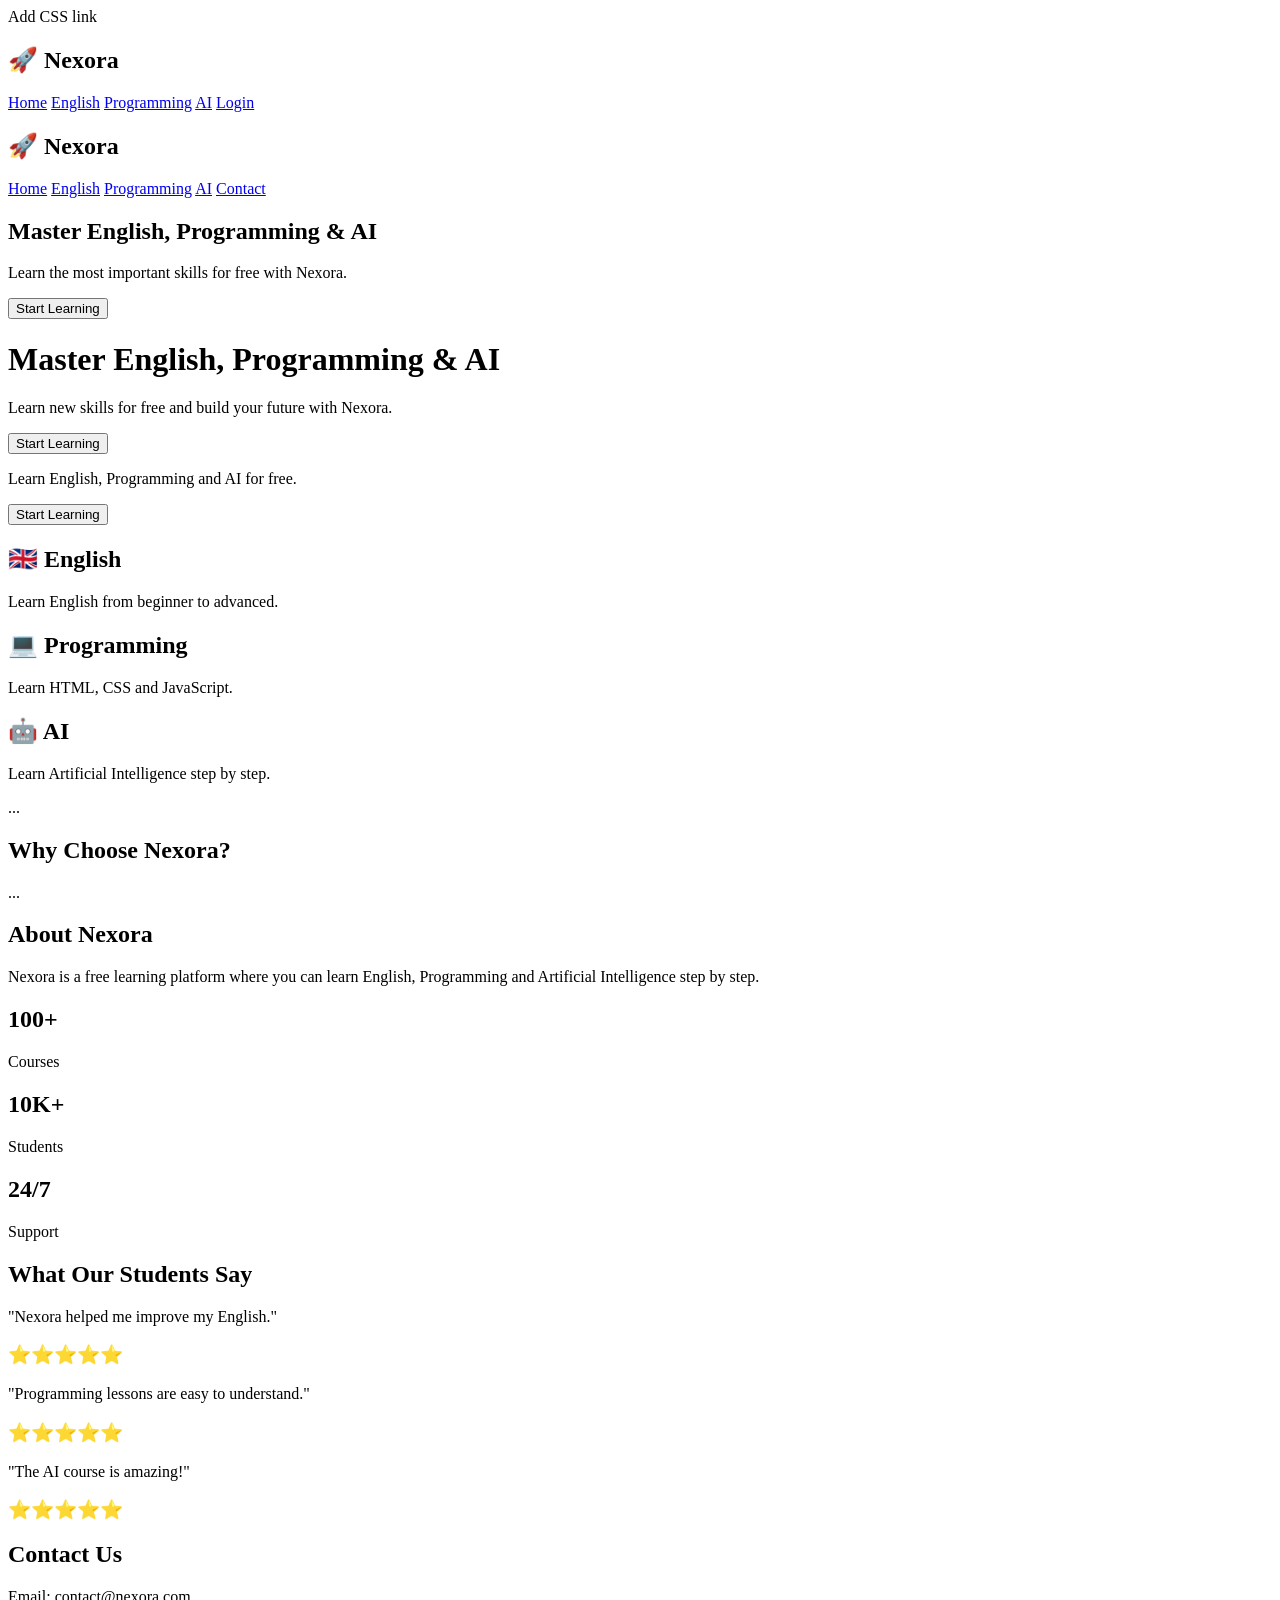
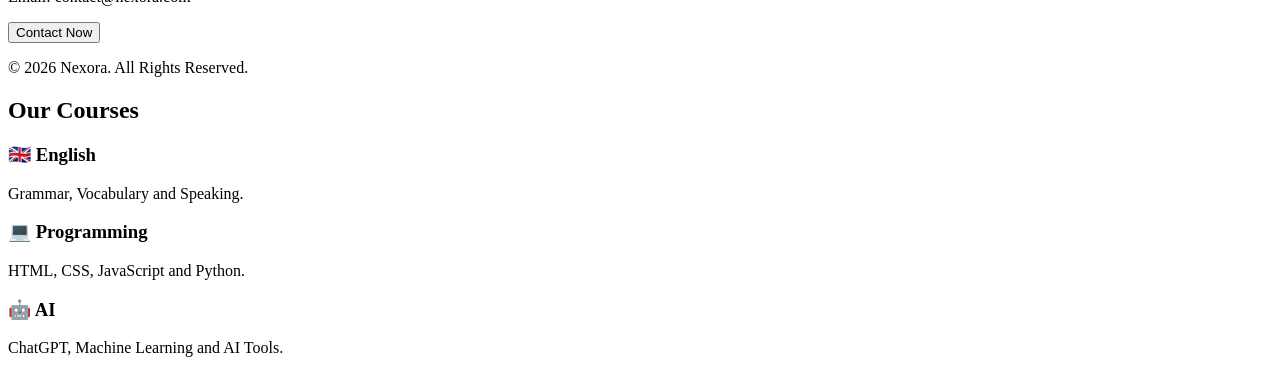
==== index.html @ 4e72eaa1 "Update index.html" ====
Add CSS link

<body>
<nav class="navbar">
    <h2>🚀 Nexora</h2>

    <div>
        <a href="index.html">Home</a>
        <a href="english.html">English</a>
        <a href="programming.html">Programming</a>
        <a href="ai.html">AI</a>
        <a href="#">Login</a>
    </div>
</nav>
  <h2>🚀 Nexora</h2>


    <a href="#">Home</a>
  <a href="english.html">English</a>
   <a href="programming.html">Programming</a>
<a href="ai.html">AI</a>
    <a href="#">Contact</a>
</nav>

<section class="hero">

    <h1>Master English, Programming & AI</h1>

    <p>
        Learn the most important skills for free with Nexora.
    </p>

    <a href="english.html">
        <button>Start Learning</button>
    </a>

</section>
<h1>Master English, Programming & AI</h1>

<p>
Learn new skills for free and build your future with Nexora.
</p>

<a href="english.html">
    <button>Start Learning</button>
</a>
    <p>Learn English, Programming and AI for free.</p>
    <button>Start Learning</button>
</section>

<div class="cards">

    <div class="card">
        <h2>🇬🇧 English</h2>
        <p>Learn English from beginner to advanced.</p>
    </div>

    <div class="card">
        <h2>💻 Programming</h2>
        <p>Learn HTML, CSS and JavaScript.</p>
    </div>

    <div class="card">
        <h2>🤖 AI</h2>
        <p>Learn Artificial Intelligence step by step.</p>
    </div>
<div class="cards">

    ...

</div>

<section class="why">

    <h2>Why Choose Nexora?</h2>

    ...
</section>
 <section class="about">

    <h2>About Nexora</h2>

    <p>
        Nexora is a free learning platform where you can learn English,
        Programming and Artificial Intelligence step by step.
    </p>

</section>
</div>
 
<section class="stats">

    <div class="stat">
        <h2>100+</h2>
        <p>Courses</p>
    </div>

    <div class="stat">
        <h2>10K+</h2>
        <p>Students</p>
    </div>

    <div class="stat">
        <h2>24/7</h2>
        <p>Support</p>
    </div>

</section>
    <section class="testimonials">

    <h2>What Our Students Say</h2>

    <div class="cards">

        <div class="card">
            <p>"Nexora helped me improve my English."</p>
            <h3>⭐⭐⭐⭐⭐</h3>
        </div>

        <div class="card">
            <p>"Programming lessons are easy to understand."</p>
            <h3>⭐⭐⭐⭐⭐</h3>
        </div>

        <div class="card">
            <p>"The AI course is amazing!"</p>
            <h3>⭐⭐⭐⭐⭐</h3>
        </div>

    </div>

</section>
    <section class="contact">

    <h2>Contact Us</h2>

    <p>Email: contact@nexora.com</p>

    <button>Contact Now</button>

</section>
<footer>

    <p>© 2026 Nexora. All Rights Reserved.</p>
<section class="courses">

    <h2>Our Courses</h2>

    <div class="cards">

        <div class="card">
            <h3>🇬🇧 English</h3>
            <p>Grammar, Vocabulary and Speaking.</p>
        </div>

        <div class="card">
            <h3>💻 Programming</h3>
            <p>HTML, CSS, JavaScript and Python.</p>
        </div>

        <div class="card">
            <h3>🤖 AI</h3>
            <p>ChatGPT, Machine Learning and AI Tools.</p>
        </div>

    </div>

</section>
</footer>
</body>
</html>
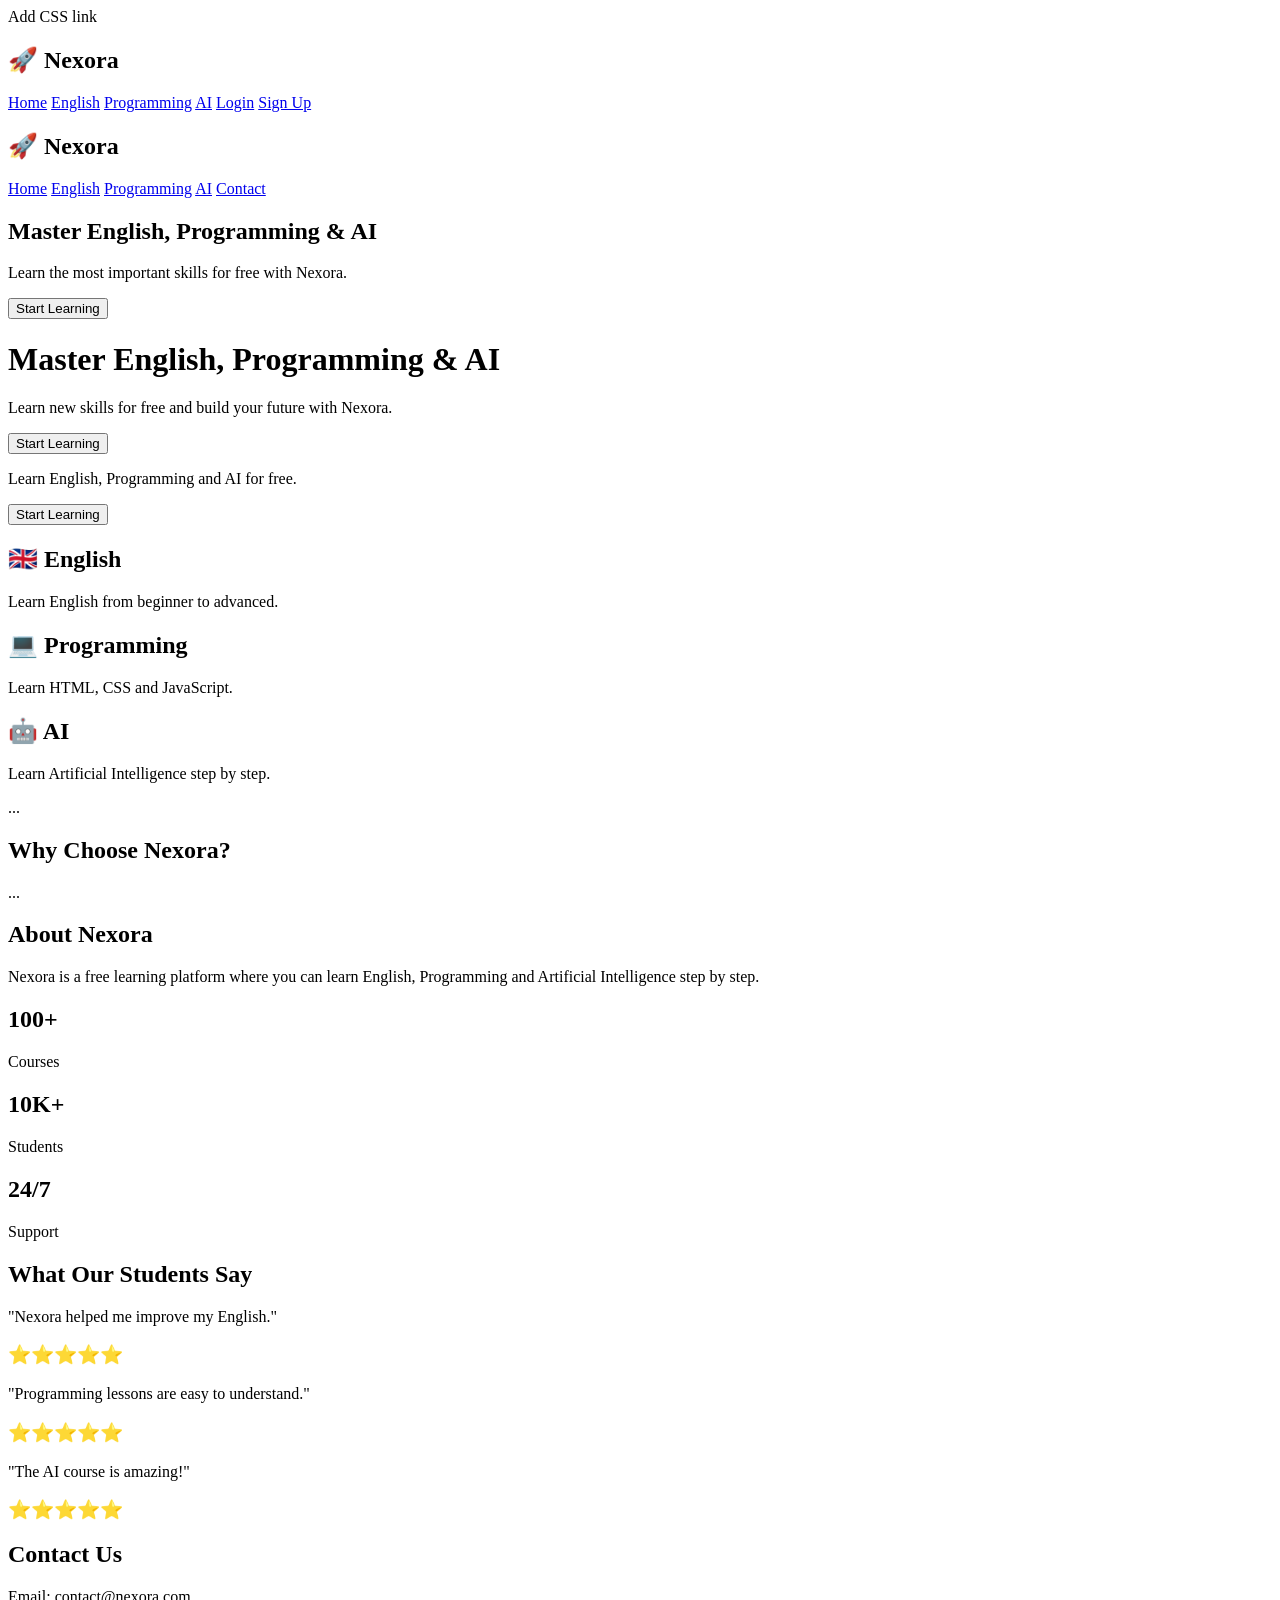
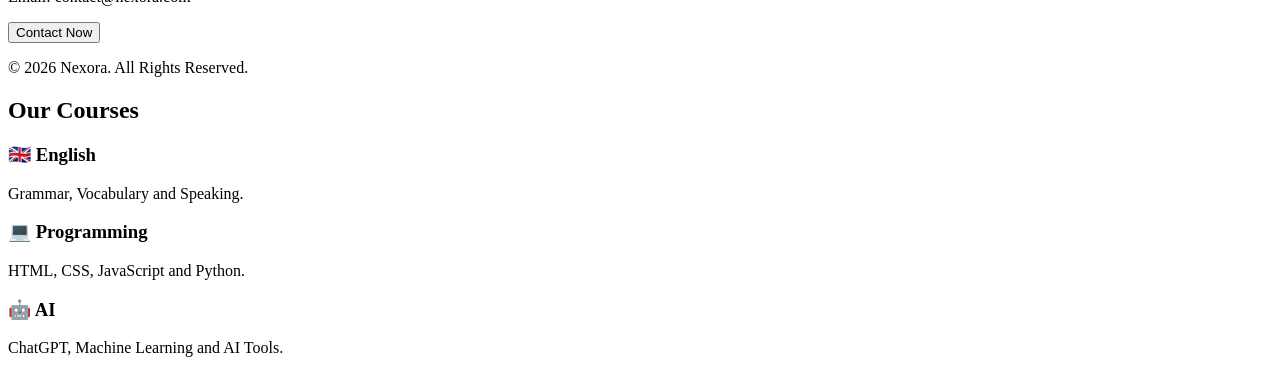
==== commit e9dbfaad: "Update index.html" ====
--- a/index.html
+++ b/index.html
@@ -9,7 +9,8 @@
         <a href="english.html">English</a>
         <a href="programming.html">Programming</a>
         <a href="ai.html">AI</a>
-        <a href="#">Login</a>
+   <a href="login.html">Login</a>
+        <a href="signup.html">Sign Up</a>
     </div>
 </nav>
   <h2>🚀 Nexora</h2>
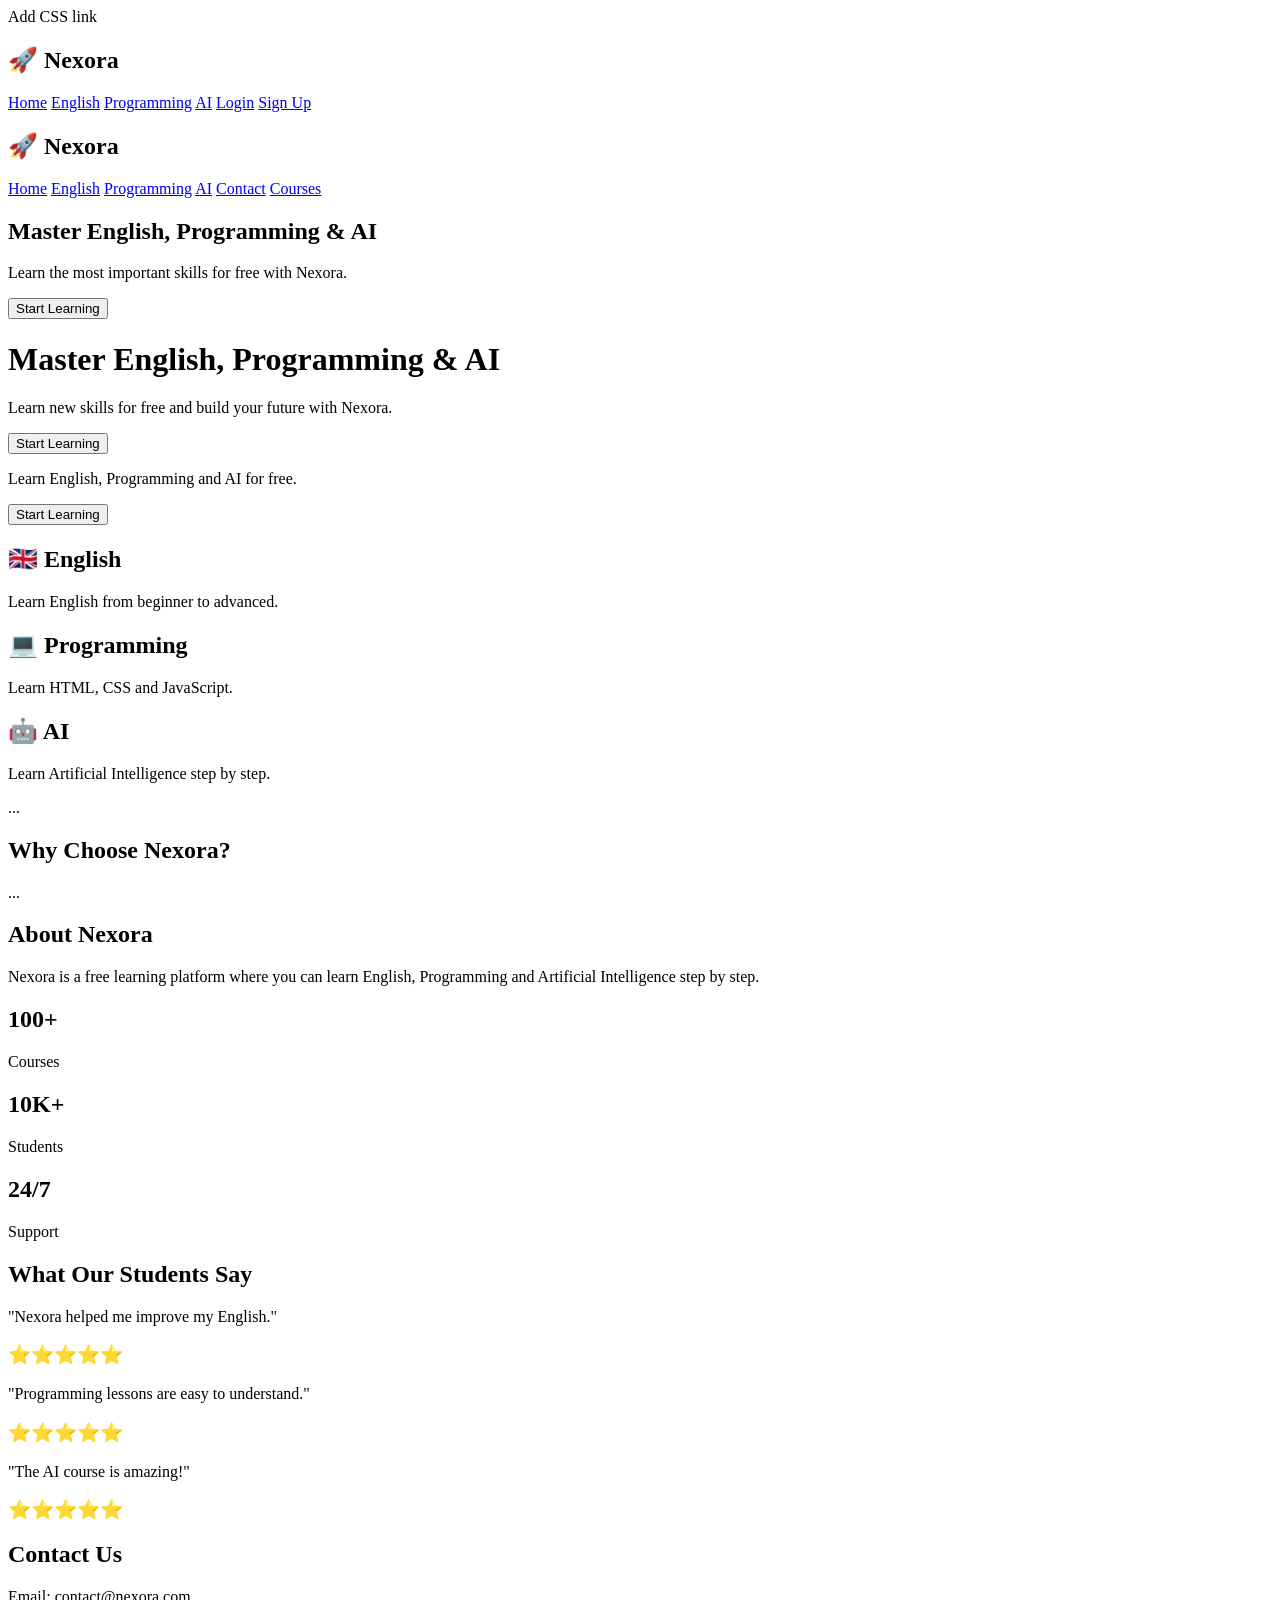
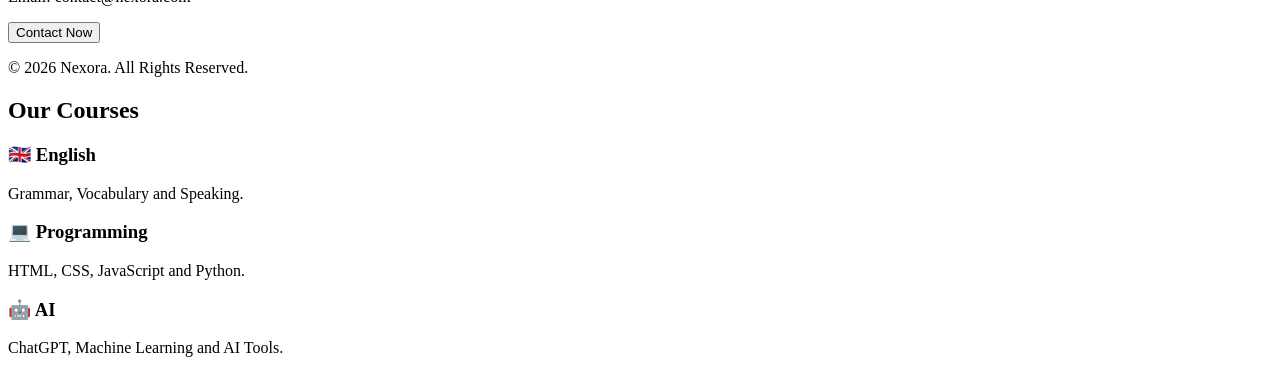
==== commit 7daf51b6: "Update index.html" ====
--- a/index.html
+++ b/index.html
@@ -13,7 +13,7 @@
         <a href="signup.html">Sign Up</a>
     </div>
 </nav>
-  <h2>🚀 Nexora</h2>
+<h2><span class="logo">🚀</span> Nexora</h2>
 
 
     <a href="#">Home</a>
@@ -22,7 +22,7 @@
 <a href="ai.html">AI</a>
     <a href="#">Contact</a>
 </nav>
-
+<a href="courses.html">Courses</a>
 <section class="hero">
 
     <h1>Master English, Programming & AI</h1>
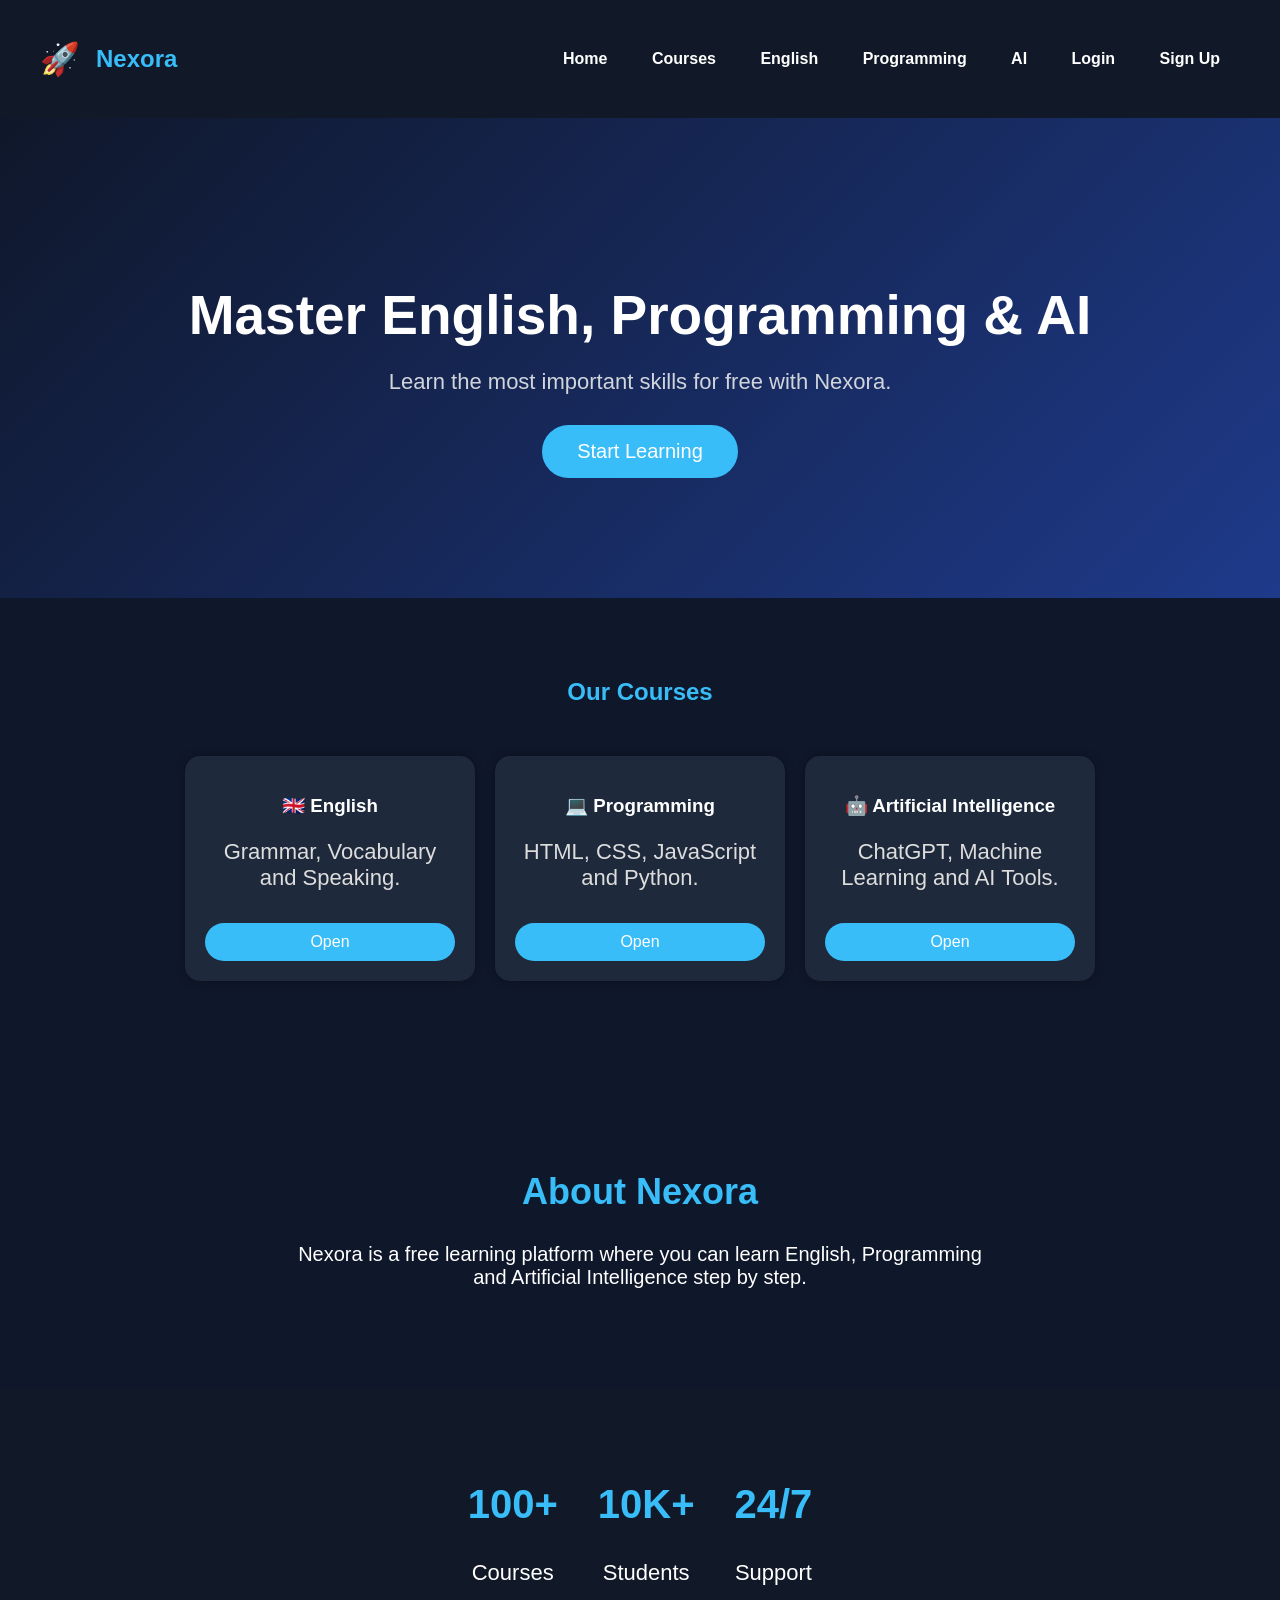
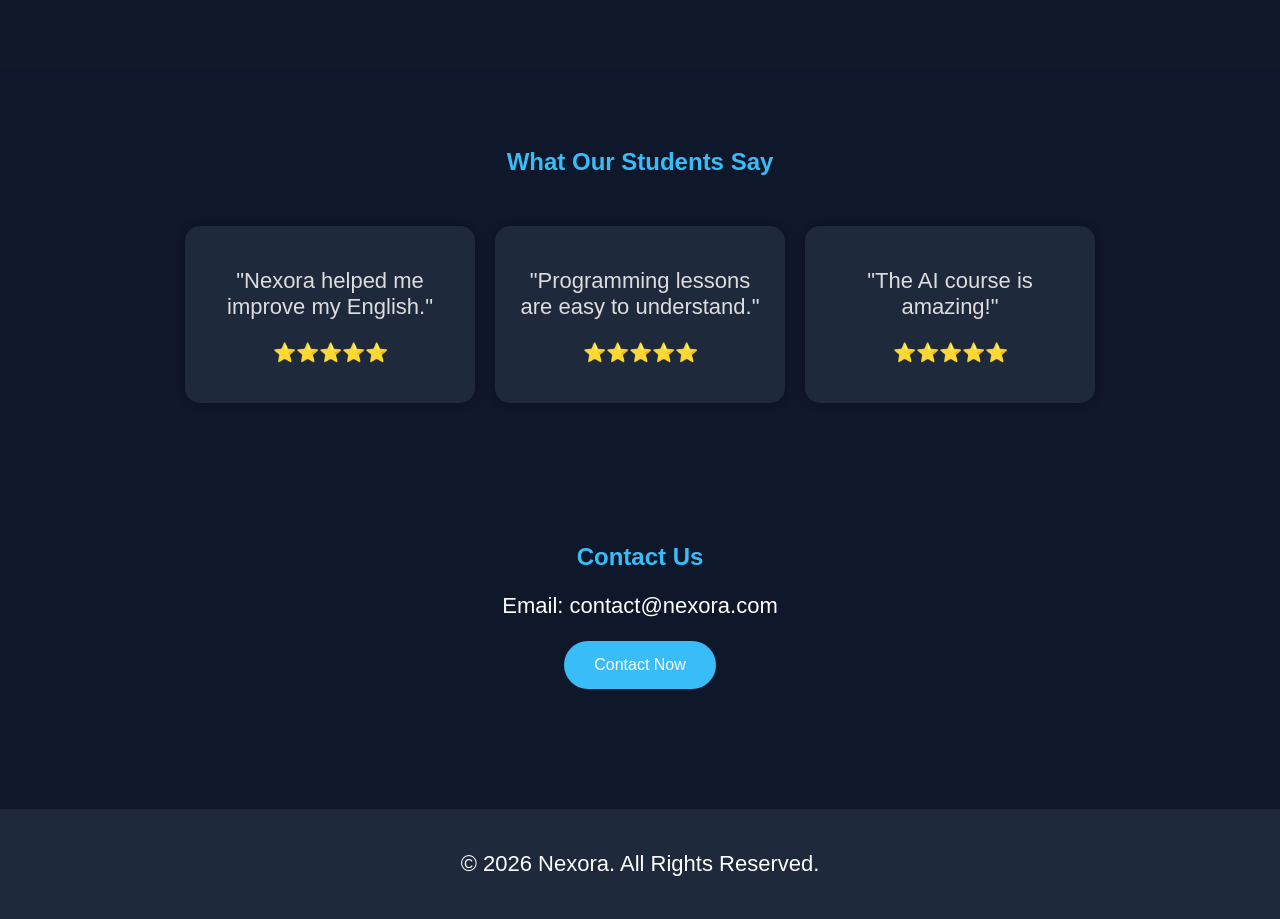
==== commit d9c79932: "Update index.html" ====
--- a/index.html
+++ b/index.html
@@ -1,83 +1,75 @@
-Add CSS link
 
+<!DOCTYPE html>
+<html lang="en">
+<head>
+    <meta charset="UTF-8">
+    <meta name="viewport" content="width=device-width, initial-scale=1.0">
+    <title>Nexora - Learn English, Programming & AI</title>
+    <link rel="stylesheet" href="style.css">
+</head>
 <body>
+
 <nav class="navbar">
-    <h2>🚀 Nexora</h2>
+    <h2><span class="logo">🚀</span> Nexora</h2>
 
     <div>
         <a href="index.html">Home</a>
+        <a href="courses.html">Courses</a>
         <a href="english.html">English</a>
         <a href="programming.html">Programming</a>
         <a href="ai.html">AI</a>
-   <a href="login.html">Login</a>
+        <a href="login.html">Login</a>
         <a href="signup.html">Sign Up</a>
     </div>
 </nav>
-<h2><span class="logo">🚀</span> Nexora</h2>
 
-
-    <a href="#">Home</a>
-  <a href="english.html">English</a>
-   <a href="programming.html">Programming</a>
-<a href="ai.html">AI</a>
-    <a href="#">Contact</a>
-</nav>
-<a href="courses.html">Courses</a>
 <section class="hero">
-
     <h1>Master English, Programming & AI</h1>
 
     <p>
         Learn the most important skills for free with Nexora.
     </p>
 
-    <a href="english.html">
+    <a href="courses.html">
         <button>Start Learning</button>
     </a>
+</section>
+
+<section class="courses">
+
+    <h2>Our Courses</h2>
+
+    <div class="cards">
+
+        <div class="card">
+            <h3>🇬🇧 English</h3>
+            <p>Grammar, Vocabulary and Speaking.</p>
+            <a href="english.html">
+                <button>Open</button>
+            </a>
+        </div>
+
+        <div class="card">
+            <h3>💻 Programming</h3>
+            <p>HTML, CSS, JavaScript and Python.</p>
+            <a href="programming.html">
+                <button>Open</button>
+            </a>
+        </div>
+
+        <div class="card">
+            <h3>🤖 Artificial Intelligence</h3>
+            <p>ChatGPT, Machine Learning and AI Tools.</p>
+            <a href="ai.html">
+                <button>Open</button>
+            </a>
+        </div>
+
+    </div>
 
 </section>
-<h1>Master English, Programming & AI</h1>
 
-<p>
-Learn new skills for free and build your future with Nexora.
-</p>
-
-<a href="english.html">
-    <button>Start Learning</button>
-</a>
-    <p>Learn English, Programming and AI for free.</p>
-    <button>Start Learning</button>
-</section>
-
-<div class="cards">
-
-    <div class="card">
-        <h2>🇬🇧 English</h2>
-        <p>Learn English from beginner to advanced.</p>
-    </div>
-
-    <div class="card">
-        <h2>💻 Programming</h2>
-        <p>Learn HTML, CSS and JavaScript.</p>
-    </div>
-
-    <div class="card">
-        <h2>🤖 AI</h2>
-        <p>Learn Artificial Intelligence step by step.</p>
-    </div>
-<div class="cards">
-
-    ...
-
-</div>
-
-<section class="why">
-
-    <h2>Why Choose Nexora?</h2>
-
-    ...
-</section>
- <section class="about">
+<section class="about">
 
     <h2>About Nexora</h2>
 
@@ -87,8 +79,7 @@
     </p>
 
 </section>
-</div>
- 
+
 <section class="stats">
 
     <div class="stat">
@@ -107,7 +98,8 @@
     </div>
 
 </section>
-    <section class="testimonials">
+
+<section class="testimonials">
 
     <h2>What Our Students Say</h2>
 
@@ -131,7 +123,8 @@
     </div>
 
 </section>
-    <section class="contact">
+
+<section class="contact">
 
     <h2>Contact Us</h2>
 
@@ -140,35 +133,11 @@
     <button>Contact Now</button>
 
 </section>
+
 <footer>
+    <p>© 2026 Nexora. All Rights Reserved.</p>
+</footer>
 
-    <p>© 2026 Nexora. All Rights Reserved.</p>
-<section class="courses">
-
-    <h2>Our Courses</h2>
-
-    <div class="cards">
-
-        <div class="card">
-            <h3>🇬🇧 English</h3>
-            <p>Grammar, Vocabulary and Speaking.</p>
-        </div>
-
-        <div class="card">
-            <h3>💻 Programming</h3>
-            <p>HTML, CSS, JavaScript and Python.</p>
-        </div>
-
-        <div class="card">
-            <h3>🤖 AI</h3>
-            <p>ChatGPT, Machine Learning and AI Tools.</p>
-        </div>
-
-    </div>
-
-</section>
-</footer>
 </body>
 </html>
 
-
--- a/style.css
+++ b/style.css
@@ -0,0 +1,306 @@
+
+  body{
+    margin:0;
+    background:#0f172a;
+    color:white;
+    font-family:Arial,sans-serif;
+}
+
+nav{
+    background:#1e293b;
+    padding:20px;
+}
+
+nav h2{
+    display:inline;
+    color:#38bdf8;
+    margin-right:30px;
+}
+
+nav a{
+    color:white;
+    text-decoration:none;
+    margin-right:20px;
+}
+
+section{
+    text-align:center;
+    padding:100px 20px;
+}
+
+h1{
+    font-size:50px;
+}
+
+p{
+    font-size:22px;
+}
+
+button{
+    background:#38bdf8;
+    color:white;
+    border:none;
+    padding:15px 35px;
+    border-radius:30px;
+    font-size:20px;
+}
+.cards{
+    display:flex;
+    justify-content:center;
+    gap:20px;
+    margin-top:50px;
+    flex-wrap:wrap;
+}
+
+.card{
+    background:#1e293b;
+    padding:20px;
+    width:250px;
+    border-radius:15px;
+    box-shadow:0 0 10px rgba(0,0,0,0.3);
+}
+
+.card h2{
+    color:#38bdf8;
+}
+
+.card p{
+    color:#ddd;
+}
+ddd;
+}
+.about{
+    padding:60px 20px;
+    text-align:center;
+}
+
+.about h2{
+    color:#38bdf8;
+    font-size:36px;
+}
+
+.about p{
+    max-width:700px;
+    margin:auto;
+    font-size:20px;
+}
+footer{
+    background:#1e293b;
+    color:white;
+    text-align:center;
+    padding:20px;
+    margin-top:60px;
+}
+.courses{
+    text-align:center;
+    padding:60px 20px;
+}
+
+.courses h2{
+    color:#38bdf8;
+    margin-bottom:30px;
+}
+.navbar{
+    display:flex;
+    justify-content:space-between;
+    align-items:center;
+    background:#111827;
+    padding:20px 40px;
+}
+
+.navbar h2{
+    color:#38bdf8;
+}
+
+.navbar a{
+    color:white;
+    margin-left:20px;
+    text-decoration:none;
+    font-weight:bold;
+}
+
+.navbar a:hover{
+    color:#38bdf8;
+}
+.hero{
+    text-align:center;
+    padding:120px 20px;
+    background:linear-gradient(135deg,#0f172a,#1e3a8a);
+}
+
+.hero h1{
+    font-size:55px;
+    color:white;
+    margin-bottom:20px;
+}
+
+.hero p{
+    font-size:22px;
+    color:#d1d5db;
+    margin-bottom:30px;
+}
+
+.hero button{
+    background:#38bdf8;
+    color:white;
+    border:none;
+    padding:15px 35px;
+    border-radius:30px;
+    font-size:20px;
+    cursor:pointer;
+}
+.stats{
+    display:flex;
+    justify-content:center;
+    gap:40px;
+    padding:60px 20px;
+    background:#111827;
+    flex-wrap:wrap;
+}
+
+.stat{
+    text-align:center;
+}
+
+.stat h2{
+    color:#38bdf8;
+    font-size:40px;
+}
+
+.stat p{
+    color:white;
+}
+.testimonials{
+    text-align:center;
+    padding:60px 20px;
+}
+
+.testimonials h2{
+    color:#38bdf8;
+    margin-bottom:30px;
+}
+.contact{
+    text-align:center;
+    padding:60px 20px;
+    background:#0f172a;
+}
+
+.contact h2{
+    color:#38bdf8;
+    margin-bottom:20px;
+}
+
+.contact button{
+    background:#38bdf8;
+    color:white;
+    border:none;
+    padding:15px 30px;
+    border-radius:25px;
+    cursor:pointer;
+}
+.login{
+    text-align:center;
+    padding:80px 20px;
+}
+
+.login input{
+    width:300px;
+    padding:12px;
+    border-radius:8px;
+    border:1px solid #ccc;
+    font-size:16px;
+}
+
+.login button{
+    background:#38bdf8;
+    color:white;
+    border:none;
+    padding:12px 30px;
+    border-radius:25px;
+    font-size:18px;
+    cursor:pointer;
+}
+.logo{
+    font-size:32px;
+    margin-right:8px;
+}
+
+.navbar h2{
+    display:flex;
+    align-items:center;
+    color:#38bdf8;
+    gap:8px;
+}
+.card button{
+    background:#38bdf8;
+    color:white;
+    border:none;
+    padding:10px 20px;
+    border-radius:20px;
+    cursor:pointer;
+    margin-top:10px;
+}
+
+.card button:hover{
+    background:#0284c7;
+}
+.lesson{
+    max-width:800px;
+    margin:auto;
+    padding:50px 20px;
+}
+
+.lesson h1,
+.lesson h2{
+    color:#38bdf8;
+}
+
+.lesson ul{
+    text-align:left;
+    display:inline-block;
+}
+.profile{
+    max-width:700px;
+    margin:auto;
+    padding:60px 20px;
+}
+
+.profile h1{
+    color:#38bdf8;
+    margin-bottom:20px;
+}
+
+.profile p{
+    font-size:20px;
+    margin:10px 0;
+}
+.card{
+    transition:0.3s;
+}
+
+.card:hover{
+    transform:translateY(-10px);
+}
+
+.card button{
+    width:100%;
+}
+button{
+    background:#38bdf8;
+    color:white;
+    border:none;
+    padding:12px 24px;
+    border-radius:10px;
+    cursor:pointer;
+    font-size:16px;
+    transition:0.3s;
+}
+
+button:hover{
+    background:#0ea5e9;
+    transform:scale(1.05);
+}button:hover{
+    background:#0ea5e9;
+    transform:scale(1.05);
+    transition:0.3s;
+}
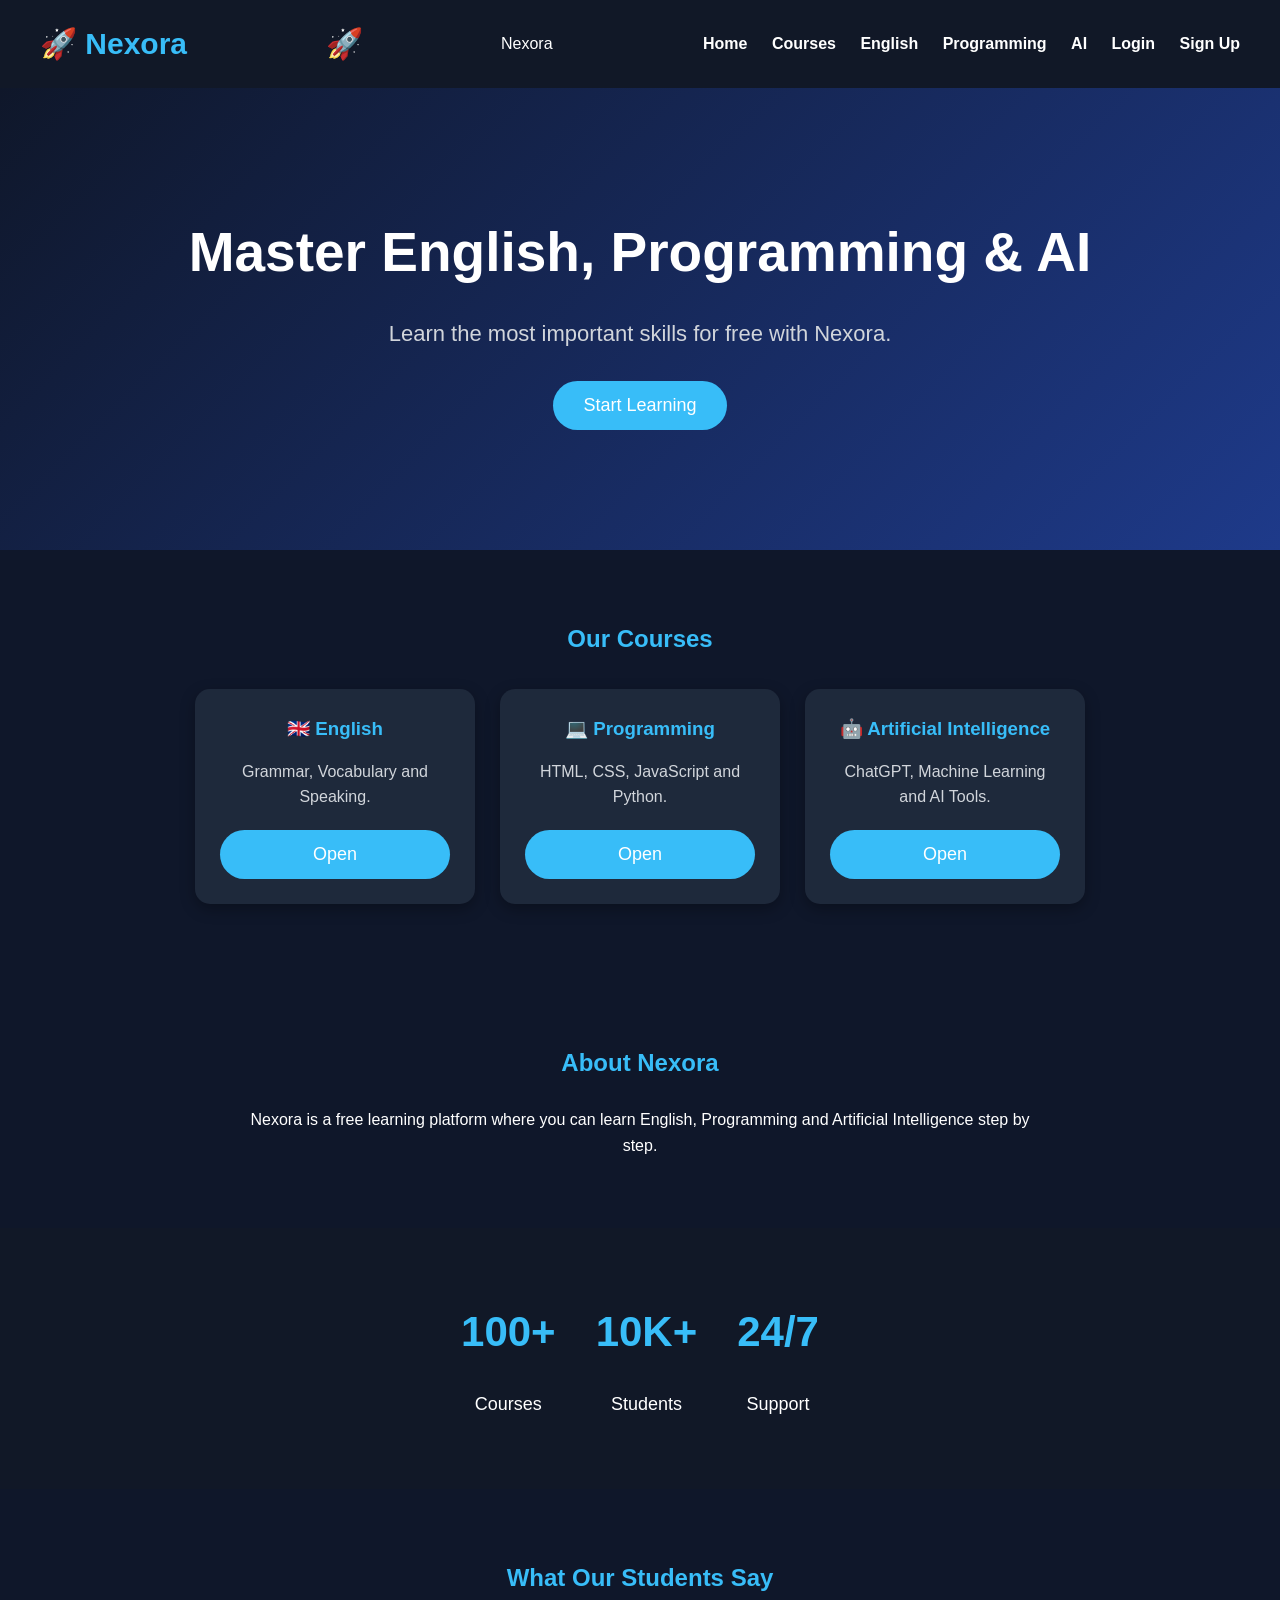
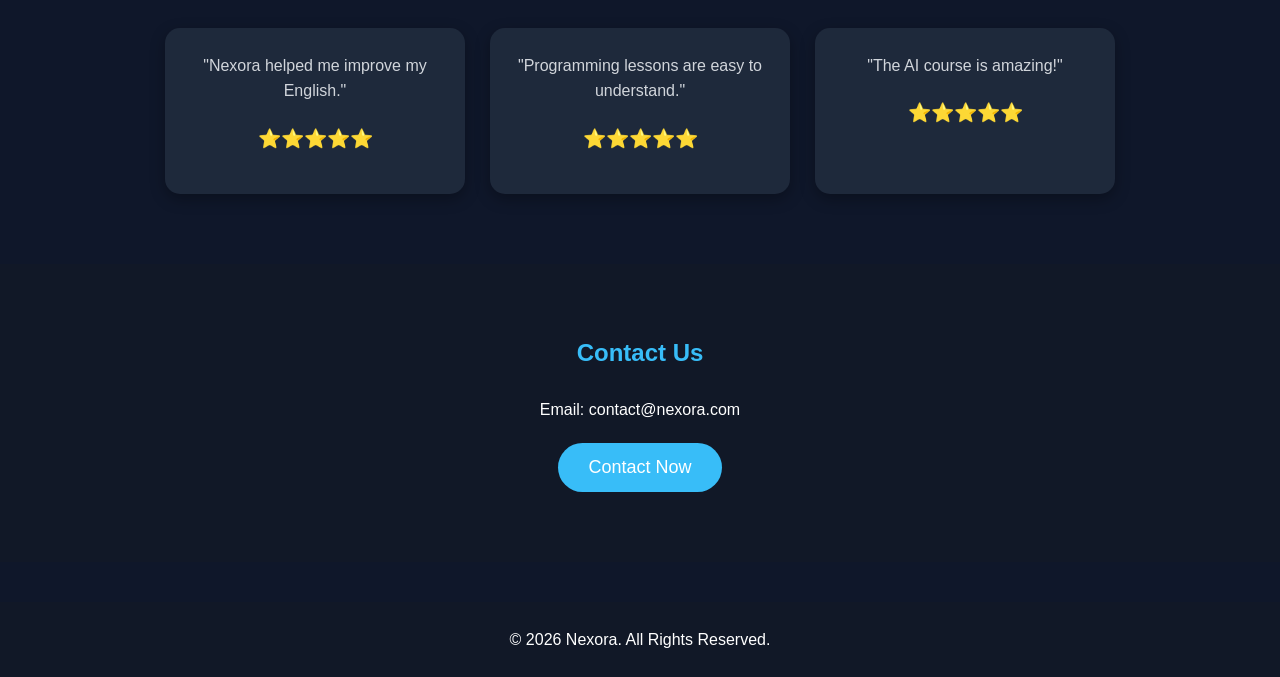
==== commit 582cecf9: "Update index.html" ====
--- a/index.html
+++ b/index.html
@@ -10,7 +10,7 @@
 <body>
 
 <nav class="navbar">
-    <h2><span class="logo">🚀</span> Nexora</h2>
+   <h2 class="logo">🚀 Nexora</h2><span class="logo">🚀</span> Nexora</h2>
 
     <div>
         <a href="index.html">Home</a>
--- a/style.css
+++ b/style.css
@@ -1,268 +1,221 @@
-
-  body{
+/* ===== General ===== */
+
+*{
     margin:0;
+    padding:0;
+    box-sizing:border-box;
+}
+
+body{
     background:#0f172a;
     color:white;
-    font-family:Arial,sans-serif;
-}
-
-nav{
-    background:#1e293b;
-    padding:20px;
-}
-
-nav h2{
-    display:inline;
-    color:#38bdf8;
-    margin-right:30px;
-}
-
-nav a{
+    font-family:Arial, sans-serif;
+    line-height:1.6;
+}
+
+/* ===== Navbar ===== */
+
+.navbar{
+    display:flex;
+    justify-content:space-between;
+    align-items:center;
+    background:#111827;
+    padding:20px 40px;
+    flex-wrap:wrap;
+}
+
+.logo{
+    font-size:30px;
+    margin-right:8px;
+}
+
+.navbar h2{
+    display:flex;
+    align-items:center;
+    color:#38bdf8;
+}
+
+.navbar a{
     color:white;
     text-decoration:none;
-    margin-right:20px;
-}
-
-section{
-    text-align:center;
-    padding:100px 20px;
-}
-
-h1{
-    font-size:50px;
-}
-
-p{
+    margin-left:20px;
+    font-weight:bold;
+    transition:.3s;
+}
+
+.navbar a:hover{
+    color:#38bdf8;
+}
+
+/* ===== Hero ===== */
+
+.hero{
+    text-align:center;
+    padding:120px 20px;
+    background:linear-gradient(135deg,#0f172a,#1e3a8a);
+}
+
+.hero h1{
+    font-size:55px;
+    margin-bottom:20px;
+}
+
+.hero p{
     font-size:22px;
-}
+    color:#d1d5db;
+    margin-bottom:30px;
+}
+
+/* ===== Buttons ===== */
 
 button{
     background:#38bdf8;
     color:white;
     border:none;
-    padding:15px 35px;
+    padding:14px 30px;
     border-radius:30px;
-    font-size:20px;
-}
+    font-size:18px;
+    cursor:pointer;
+    transition:.3s;
+}
+
+button:hover{
+    background:#0284c7;
+    transform:scale(1.05);
+}
+
+/* ===== Sections ===== */
+
+section{
+    padding:70px 20px;
+    text-align:center;
+}
+
+section h2{
+    color:#38bdf8;
+    margin-bottom:25px;
+}
+
+/* ===== Cards ===== */
+
 .cards{
     display:flex;
     justify-content:center;
-    gap:20px;
-    margin-top:50px;
+    gap:25px;
     flex-wrap:wrap;
+    margin-top:30px;
 }
 
 .card{
     background:#1e293b;
-    padding:20px;
-    width:250px;
+    width:280px;
+    padding:25px;
     border-radius:15px;
-    box-shadow:0 0 10px rgba(0,0,0,0.3);
-}
-
-.card h2{
-    color:#38bdf8;
+    box-shadow:0 5px 15px rgba(0,0,0,.3);
+    transition:.3s;
+}
+
+.card:hover{
+    transform:translateY(-8px);
+}
+
+.card h3{
+    color:#38bdf8;
+    margin-bottom:15px;
 }
 
 .card p{
-    color:#ddd;
-}
-ddd;
-}
-.about{
-    padding:60px 20px;
-    text-align:center;
-}
-
-.about h2{
-    color:#38bdf8;
-    font-size:36px;
-}
+    color:#d1d5db;
+    margin-bottom:20px;
+}
+
+.card button{
+    width:100%;
+}
+
+/* ===== About ===== */
 
 .about p{
-    max-width:700px;
-    margin:auto;
-    font-size:20px;
-}
-footer{
-    background:#1e293b;
-    color:white;
-    text-align:center;
-    padding:20px;
-    margin-top:60px;
-}
-.courses{
-    text-align:center;
-    padding:60px 20px;
-}
-
-.courses h2{
-    color:#38bdf8;
-    margin-bottom:30px;
-}
-.navbar{
-    display:flex;
-    justify-content:space-between;
-    align-items:center;
-    background:#111827;
-    padding:20px 40px;
-}
-
-.navbar h2{
-    color:#38bdf8;
-}
-
-.navbar a{
-    color:white;
-    margin-left:20px;
-    text-decoration:none;
-    font-weight:bold;
-}
-
-.navbar a:hover{
-    color:#38bdf8;
-}
-.hero{
-    text-align:center;
-    padding:120px 20px;
-    background:linear-gradient(135deg,#0f172a,#1e3a8a);
-}
-
-.hero h1{
-    font-size:55px;
-    color:white;
-    margin-bottom:20px;
-}
-
-.hero p{
-    font-size:22px;
-    color:#d1d5db;
-    margin-bottom:30px;
-}
-
-.hero button{
-    background:#38bdf8;
-    color:white;
-    border:none;
-    padding:15px 35px;
-    border-radius:30px;
-    font-size:20px;
-    cursor:pointer;
-}
+    max-width:800px;
+    margin:auto;
+}
+
+/* ===== Stats ===== */
+
 .stats{
     display:flex;
     justify-content:center;
     gap:40px;
-    padding:60px 20px;
-    background:#111827;
     flex-wrap:wrap;
-}
-
-.stat{
-    text-align:center;
+    background:#111827;
 }
 
 .stat h2{
     color:#38bdf8;
-    font-size:40px;
+    font-size:42px;
 }
 
 .stat p{
-    color:white;
-}
-.testimonials{
-    text-align:center;
-    padding:60px 20px;
-}
-
-.testimonials h2{
-    color:#38bdf8;
-    margin-bottom:30px;
-}
+    font-size:18px;
+}
+
+/* ===== Testimonials ===== */
+
+.testimonials .card{
+    width:300px;
+}
+
+/* ===== Contact ===== */
+
 .contact{
-    text-align:center;
-    padding:60px 20px;
-    background:#0f172a;
-}
-
-.contact h2{
-    color:#38bdf8;
-    margin-bottom:20px;
-}
-
-.contact button{
-    background:#38bdf8;
-    color:white;
+    background:#111827;
+}
+
+.contact p{
+    margin-bottom:20px;
+}
+
+/* ===== Login ===== */
+
+.login{
+    max-width:450px;
+    margin:auto;
+    text-align:center;
+}
+
+.login input{
+    width:100%;
+    padding:12px;
+    margin:10px 0;
     border:none;
-    padding:15px 30px;
-    border-radius:25px;
-    cursor:pointer;
-}
-.login{
-    text-align:center;
-    padding:80px 20px;
-}
-
-.login input{
-    width:300px;
-    padding:12px;
-    border-radius:8px;
-    border:1px solid #ccc;
+    border-radius:10px;
     font-size:16px;
 }
 
-.login button{
-    background:#38bdf8;
-    color:white;
-    border:none;
-    padding:12px 30px;
-    border-radius:25px;
-    font-size:18px;
-    cursor:pointer;
-}
-.logo{
-    font-size:32px;
-    margin-right:8px;
-}
-
-.navbar h2{
-    display:flex;
-    align-items:center;
-    color:#38bdf8;
-    gap:8px;
-}
-.card button{
-    background:#38bdf8;
-    color:white;
-    border:none;
-    padding:10px 20px;
-    border-radius:20px;
-    cursor:pointer;
-    margin-top:10px;
-}
-
-.card button:hover{
-    background:#0284c7;
-}
+/* ===== Lesson ===== */
+
 .lesson{
-    max-width:800px;
-    margin:auto;
-    padding:50px 20px;
+    max-width:850px;
+    margin:auto;
 }
 
 .lesson h1,
 .lesson h2{
     color:#38bdf8;
+    margin-bottom:20px;
 }
 
 .lesson ul{
     text-align:left;
     display:inline-block;
-}
+    margin:20px 0;
+}
+
+/* ===== Profile ===== */
+
 .profile{
     max-width:700px;
     margin:auto;
-    padding:60px 20px;
 }
 
 .profile h1{
@@ -271,36 +224,53 @@
 }
 
 .profile p{
+    margin:12px 0;
     font-size:20px;
-    margin:10px 0;
-}
-.card{
-    transition:0.3s;
-}
-
-.card:hover{
-    transform:translateY(-10px);
-}
-
-.card button{
-    width:100%;
-}
-button{
-    background:#38bdf8;
-    color:white;
-    border:none;
-    padding:12px 24px;
-    border-radius:10px;
-    cursor:pointer;
-    font-size:16px;
-    transition:0.3s;
-}
-
-button:hover{
-    background:#0ea5e9;
-    transform:scale(1.05);
-}button:hover{
-    background:#0ea5e9;
-    transform:scale(1.05);
-    transition:0.3s;
-}
+}
+
+/* ===== Footer ===== */
+
+footer{
+    background:#111827;
+    text-align:center;
+    padding:25px;
+    margin-top:40px;
+}
+
+/* ===== Responsive ===== */
+
+@media(max-width:768px){
+
+    .navbar{
+        flex-direction:column;
+        text-align:center;
+    }
+
+    .navbar a{
+        display:block;
+        margin:10px 0;
+    }
+
+    .hero h1{
+        font-size:38px;
+    }
+
+    .hero p{
+        font-size:18px;
+    }
+
+    .cards{
+        flex-direction:column;
+        align-items:center;
+    }
+
+    .card{
+        width:90%;
+    }
+
+    .stats{
+        flex-direction:column;
+    }
+
+}
+  
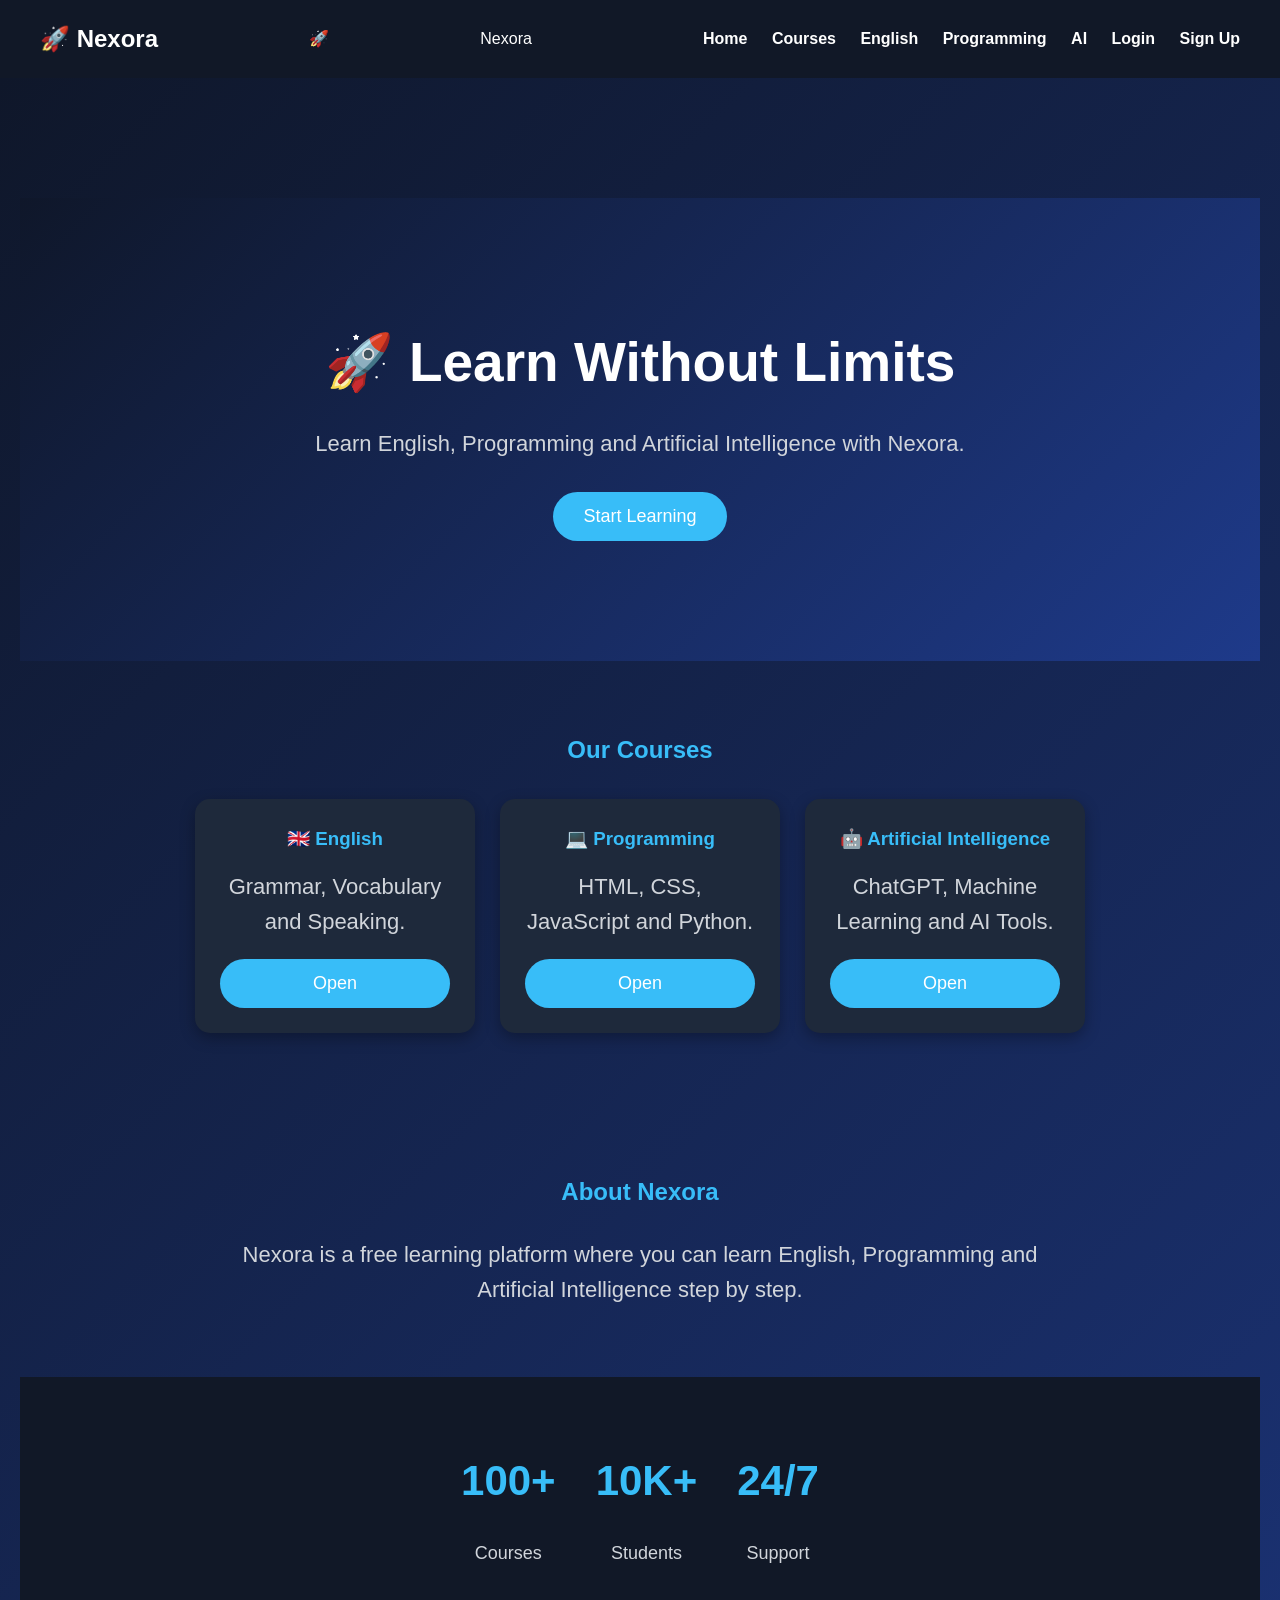
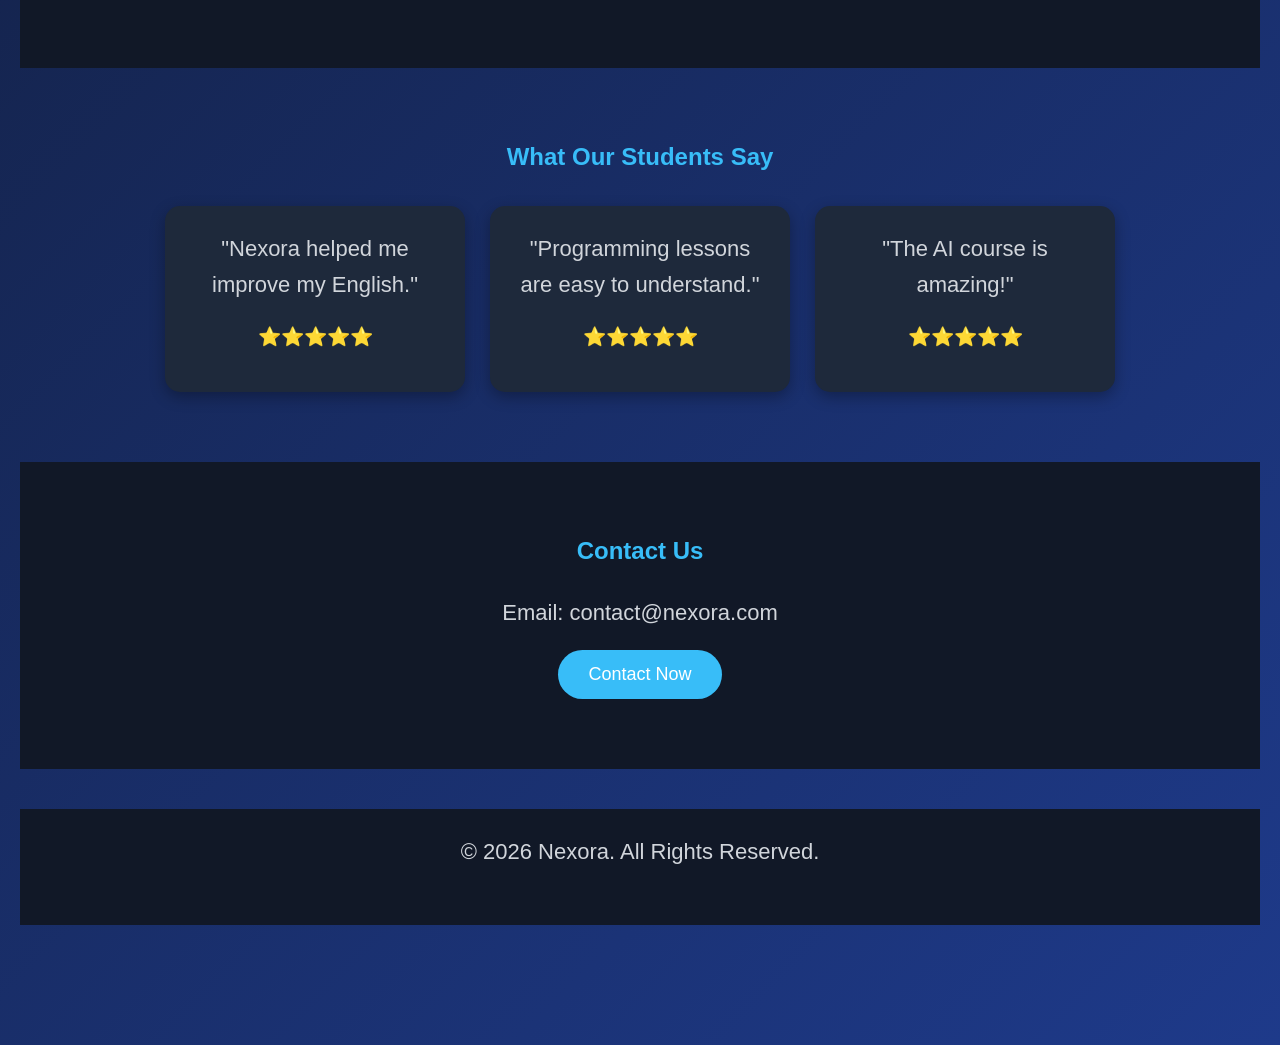
==== commit f9a8d70a: "Update index.html" ====
--- a/index.html
+++ b/index.html
@@ -24,15 +24,18 @@
 </nav>
 
 <section class="hero">
-    <h1>Master English, Programming & AI</h1>
+    <section class="hero">
+
+    <h1>🚀 Learn Without Limits</h1>
 
     <p>
-        Learn the most important skills for free with Nexora.
+        Learn English, Programming and Artificial Intelligence with Nexora.
     </p>
 
     <a href="courses.html">
         <button>Start Learning</button>
     </a>
+
 </section>
 
 <section class="courses">
--- a/style.css
+++ b/style.css
@@ -24,9 +24,11 @@
     flex-wrap:wrap;
 }
 
-.logo{
-    font-size:30px;
-    margin-right:8px;
+..logo{
+    font-size:32px;
+    color:#38bdf8;
+    font-weight:bold;
+}
 }
 
 .navbar h2{
